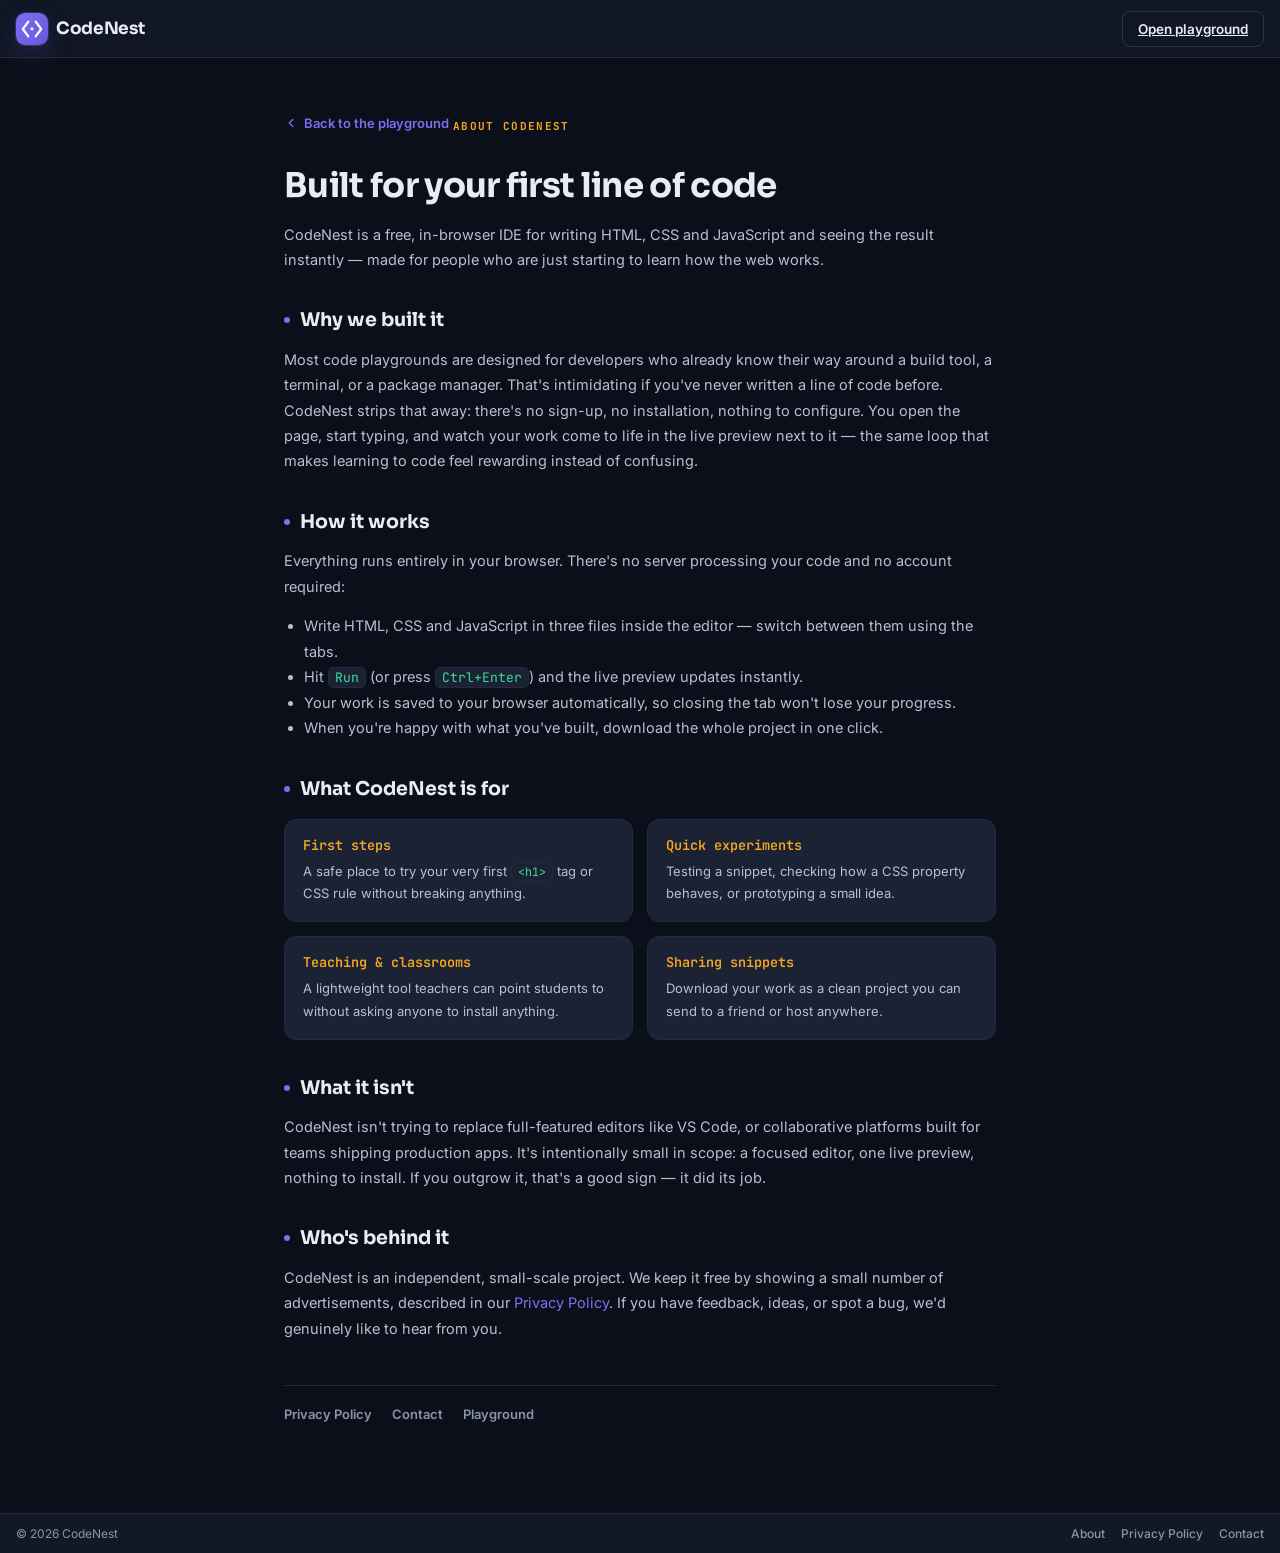
==== about.html @ 8d075d21 "Index, Contact, and all added" ====
<!DOCTYPE html>
<html lang="en">
<head>
<meta charset="UTF-8">
<meta name="viewport" content="width=device-width, initial-scale=1.0">
<title>About — CodeNest</title>
<meta name="description" content="CodeNest is a beginner-friendly in-browser IDE for learning HTML, CSS and JavaScript. Learn what it is, how it works, and why we built it.">
<meta name="theme-color" content="#0B0F1A">
<link rel="canonical" href="https://example.com/about.html">

<link rel="preconnect" href="https://fonts.googleapis.com">
<link rel="preconnect" href="https://fonts.gstatic.com" crossorigin>
<link href="https://fonts.googleapis.com/css2?family=Sora:wght@500;600;700;800&family=Inter:wght@400;500;600;700&family=JetBrains+Mono:wght@400;500;600&display=swap" rel="stylesheet">

<link rel="stylesheet" href="style.css">
</head>
<body data-theme="dark">

<a class="skip-link" href="#main">Skip to content</a>

<header class="navbar" role="banner">
  <div class="navbar__left">
    <div class="brand">
      <span class="brand__mark" aria-hidden="true">
        <svg width="22" height="22" viewBox="0 0 24 24" fill="none"><path d="M8 4L2 12L8 20" stroke="currentColor" stroke-width="2.4" stroke-linecap="round" stroke-linejoin="round"/><path d="M16 4L22 12L16 20" stroke="currentColor" stroke-width="2.4" stroke-linecap="round" stroke-linejoin="round"/><circle cx="12" cy="12" r="1.6" fill="currentColor"/></svg>
      </span>
      <span class="brand__name">CodeNest</span>
    </div>
  </div>
  <div class="navbar__right">
    <a class="btn btn--ghost" href="index.html">Open playground</a>
  </div>
</header>

<main id="main" class="legal-page">
  <a class="legal-page__back" href="index.html">
    <svg width="14" height="14" viewBox="0 0 24 24" fill="none"><path d="M15 18l-6-6 6-6" stroke="currentColor" stroke-width="2.2" stroke-linecap="round" stroke-linejoin="round"/></svg>
    Back to the playground
  </a>

  <span class="legal-page__eyebrow">About CodeNest</span>
  <h1>Built for your first line of code</h1>
  <p class="legal-page__lede">CodeNest is a free, in-browser IDE for writing HTML, CSS and JavaScript and seeing the result instantly — made for people who are just starting to learn how the web works.</p>

  <h2>Why we built it</h2>
  <p>Most code playgrounds are designed for developers who already know their way around a build tool, a terminal, or a package manager. That's intimidating if you've never written a line of code before. CodeNest strips that away: there's no sign-up, no installation, nothing to configure. You open the page, start typing, and watch your work come to life in the live preview next to it — the same loop that makes learning to code feel rewarding instead of confusing.</p>

  <h2>How it works</h2>
  <p>Everything runs entirely in your browser. There's no server processing your code and no account required:</p>
  <ul>
    <li>Write HTML, CSS and JavaScript in three files inside the editor — switch between them using the tabs.</li>
    <li>Hit <code>Run</code> (or press <code>Ctrl+Enter</code>) and the live preview updates instantly.</li>
    <li>Your work is saved to your browser automatically, so closing the tab won't lose your progress.</li>
    <li>When you're happy with what you've built, download the whole project in one click.</li>
  </ul>

  <h2>What CodeNest is for</h2>
  <div class="value-grid">
    <div class="value-card">
      <h3>First steps</h3>
      <p>A safe place to try your very first <code>&lt;h1&gt;</code> tag or CSS rule without breaking anything.</p>
    </div>
    <div class="value-card">
      <h3>Quick experiments</h3>
      <p>Testing a snippet, checking how a CSS property behaves, or prototyping a small idea.</p>
    </div>
    <div class="value-card">
      <h3>Teaching &amp; classrooms</h3>
      <p>A lightweight tool teachers can point students to without asking anyone to install anything.</p>
    </div>
    <div class="value-card">
      <h3>Sharing snippets</h3>
      <p>Download your work as a clean project you can send to a friend or host anywhere.</p>
    </div>
  </div>

  <h2>What it isn't</h2>
  <p>CodeNest isn't trying to replace full-featured editors like VS Code, or collaborative platforms built for teams shipping production apps. It's intentionally small in scope: a focused editor, one live preview, nothing to install. If you outgrow it, that's a good sign — it did its job.</p>

  <h2>Who's behind it</h2>
  <p>CodeNest is an independent, small-scale project. We keep it free by showing a small number of advertisements, described in our <a href="privacy.html">Privacy Policy</a>. If you have feedback, ideas, or spot a bug, we'd genuinely like to hear from you.</p>

  <nav class="legal-page__nav" aria-label="Legal pages">
    <a href="privacy.html">Privacy Policy</a>
    <a href="contact.html">Contact</a>
    <a href="index.html">Playground</a>
  </nav>
</main>

<footer class="site-footer">
  <span>© 2026 CodeNest</span>
  <nav aria-label="Site pages">
    <a href="about.html">About</a>
    <a href="privacy.html">Privacy Policy</a>
    <a href="contact.html">Contact</a>
  </nav>
</footer>

</body>
</html>
---- style.css ----
/* =========================================================================
   CodeNest — Design System
   Palette:  ink   #0B0F1A   surface  #121826   surface-2 #1A2233
             violet #7C6FF2  amber   #F5A623   mint(success) #3DDC97
             danger #FF6B6B  text    #E8ECF4   muted   #8B94AC
   Type: Display/UI = "Sora", Body = "Inter", Code = "JetBrains Mono"
   ========================================================================= */

* , *::before, *::after { box-sizing: border-box; }
html, body { height: 100%; }

:root{
  --ink:            #0B0F1A;
  --surface:        #121826;
  --surface-2:      #1A2233;
  --surface-3:      #212B40;
  --border:         #2A3550;
  --border-soft:    #202A40;

  --violet:         #7C6FF2;
  --violet-dim:     #6558D9;
  --amber:          #F5A623;
  --amber-dim:      #D8901A;
  --mint:           #3DDC97;
  --danger:         #FF6B6B;

  --text:           #E8ECF4;
  --text-dim:       #B7BFD4;
  --muted:          #8B94AC;
  --muted-2:        #626C87;

  --font-display:   'Sora', 'Inter', system-ui, sans-serif;
  --font-body:      'Inter', system-ui, -apple-system, sans-serif;
  --font-code:      'JetBrains Mono', 'SFMono-Regular', Consolas, monospace;

  --radius-sm:      8px;
  --radius-md:      12px;
  --radius-lg:      18px;

  --shadow-sm:      0 2px 8px rgba(4,7,15,0.35);
  --shadow-md:      0 10px 30px rgba(4,7,15,0.45);
  --shadow-glow:    0 0 0 1px rgba(124,111,242,0.25), 0 8px 24px rgba(124,111,242,0.18);

  --nav-h:          58px;
  --status-h:       32px;
  --banner-h:       90px;
  --sidebar-ad-w:   160px;

  --ease:           cubic-bezier(.22,1,.36,1);
  --t-fast:         160ms;
  --t-med:          280ms;

  --editor-font-size: 14px;
  --editor-tab-size:  4;
  --preview-width:    480px;

  color-scheme: dark;
}

body[data-theme="light"]{
  --ink:            #F3F4F8;
  --surface:        #FFFFFF;
  --surface-2:      #F5F6FA;
  --surface-3:      #EBEDF5;
  --border:         #DEE2ED;
  --border-soft:    #E6E9F2;

  --text:           #171B26;
  --text-dim:       #454C5F;
  --muted:          #6B7284;
  --muted-2:        #9099AC;

  --shadow-sm:      0 2px 8px rgba(30,34,60,0.08);
  --shadow-md:      0 12px 28px rgba(30,34,60,0.12);
  --shadow-glow:    0 0 0 1px rgba(124,111,242,0.18), 0 8px 20px rgba(124,111,242,0.12);
  color-scheme: light;
}

@media (prefers-reduced-motion: reduce){
  *, *::before, *::after{ animation-duration: 0.001ms !important; transition-duration: 0.001ms !important; }
}

body{
  margin: 0;
  background: var(--ink);
  color: var(--text);
  font-family: var(--font-body);
  min-height: 100vh;
  display: flex;
  flex-direction: column;
  overflow-x: hidden;
  transition: background var(--t-med) var(--ease), color var(--t-med) var(--ease);
}

.skip-link{
  position: absolute; left: -999px; top: 0; z-index: 999;
  background: var(--violet); color: #fff; padding: 10px 16px; border-radius: 0 0 8px 0;
}
.skip-link:focus{ left: 0; }

:focus-visible{
  outline: 2px solid var(--violet);
  outline-offset: 2px;
  border-radius: 4px;
}

/* ============================== NAVBAR ============================== */
.navbar{
  height: var(--nav-h);
  min-height: var(--nav-h);
  display: flex;
  align-items: center;
  justify-content: space-between;
  gap: 12px;
  padding: 0 16px;
  background: color-mix(in srgb, var(--surface) 88%, transparent);
  backdrop-filter: blur(14px) saturate(140%);
  -webkit-backdrop-filter: blur(14px) saturate(140%);
  border-bottom: 1px solid var(--border-soft);
  position: sticky;
  top: 0;
  z-index: 60;
}
.navbar__left, .navbar__right{ display: flex; align-items: center; gap: 8px; min-width: 0; }

.brand{ display: flex; align-items: center; gap: 8px; padding-right: 4px; }
.brand__mark{
  display: flex; align-items: center; justify-content: center;
  width: 32px; height: 32px; border-radius: 9px;
  background: linear-gradient(135deg, var(--violet), var(--violet-dim));
  color: #fff;
  box-shadow: var(--shadow-glow);
}
.brand__name{
  font-family: var(--font-display);
  font-weight: 700;
  font-size: 17px;
  letter-spacing: -0.02em;
  white-space: nowrap;
}

.project-name-wrap{
  display: flex; align-items: center; gap: 6px;
  padding: 6px 10px 6px 12px;
  margin-left: 4px;
  border-radius: var(--radius-sm);
  border: 1px solid transparent;
  transition: border-color var(--t-fast) var(--ease), background var(--t-fast) var(--ease);
  min-width: 0;
}
.project-name-wrap:hover, .project-name-wrap:focus-within{
  border-color: var(--border);
  background: var(--surface-2);
}
.project-name-input{
  background: transparent; border: none; color: var(--muted);
  font-family: var(--font-body); font-size: 13.5px; font-weight: 500;
  width: 130px; min-width: 0;
}
.project-name-input:focus{ color: var(--text); outline: none; }
.project-name-icon{ color: var(--muted-2); flex-shrink: 0; }

.divider-v{ width: 1px; height: 22px; background: var(--border); margin: 0 2px; }

.icon-btn{
  display: inline-flex; align-items: center; justify-content: center;
  width: 36px; height: 36px;
  border-radius: var(--radius-sm);
  background: transparent; border: 1px solid transparent;
  color: var(--muted); cursor: pointer;
  transition: all var(--t-fast) var(--ease);
}
.icon-btn:hover{ background: var(--surface-2); color: var(--text); border-color: var(--border-soft); }
.icon-btn--sm{ width: 28px; height: 28px; }
.icon-btn[aria-pressed="true"]{ color: var(--violet); background: color-mix(in srgb, var(--violet) 14%, transparent); }

.btn{
  display: inline-flex; align-items: center; gap: 7px;
  height: 36px; padding: 0 15px;
  border-radius: var(--radius-sm);
  border: 1px solid var(--border);
  background: var(--surface-2);
  color: var(--text);
  font-family: var(--font-body); font-weight: 600; font-size: 13.5px;
  cursor: pointer;
  transition: all var(--t-fast) var(--ease);
  white-space: nowrap;
}
.btn:hover{ background: var(--surface-3); transform: translateY(-1px); box-shadow: var(--shadow-sm); }
.btn:active{ transform: translateY(0); }

.btn--run{
  background: linear-gradient(135deg, var(--amber), var(--amber-dim));
  border-color: transparent; color: #1A1300;
  box-shadow: 0 4px 16px rgba(245,166,35,0.28);
  position: relative;
}
.btn--run:hover{ box-shadow: 0 6px 20px rgba(245,166,35,0.4); transform: translateY(-1px); }
.btn--run::after{
  content: ''; position: absolute; inset: -3px; border-radius: inherit;
  border: 1px solid rgba(245,166,35,0.4);
  opacity: 0; transition: opacity var(--t-fast) var(--ease);
}
.btn--run:focus-visible::after{ opacity: 1; }

.btn--ghost{ background: transparent; }
.btn--ghost[aria-pressed="true"]{
  background: color-mix(in srgb, var(--violet) 16%, transparent);
  border-color: var(--violet); color: var(--violet);
}
.btn--primary{
  background: linear-gradient(135deg, var(--violet), var(--violet-dim));
  border-color: transparent; color: #fff;
}

.icon-sun, .icon-moon{ display: block; }
body[data-theme="light"] .icon-sun{ display: block; }
body[data-theme="light"] .icon-moon{ display: none; }
body[data-theme="dark"] .icon-sun{ display: none; }
body[data-theme="dark"] .icon-moon{ display: block; }

.drawer-toggle{ display: none; }

/* ==============================================================
   AD SLOTS
   Currently EMPTY reserved containers — no visible placeholder
   text/pattern, since ads aren't live yet. Each keeps a fixed
   size via --banner-h / --sidebar-ad-w so that dropping an
   AdSense <ins> tag inside #adTop or #adSidebar later causes no
   layout shift. To remove a slot entirely once you decide against
   it, delete both the div in index.html AND its rule below —
   don't just hide one side, or you'll keep paying for the space
   as blank margin.
   ============================================================== */
.ad-slot{
  flex-shrink: 0;
  overflow: hidden;
}

.ad-slot--top{
  height: var(--banner-h);
  width: 100%;
}

.ad-slot--sidebar{
  width: var(--sidebar-ad-w);
  border-left: 1px solid var(--border-soft);
}

/* ============================== WORKSPACE ============================== */
.workspace{
  flex: 1;
  display: flex;
  min-height: 0;
  position: relative;
}
.drawer-backdrop{
  display: none;
  position: fixed; inset: 0; z-index: 45;
  background: rgba(4,7,15,0.55);
  backdrop-filter: blur(2px);
}

/* ------- Explorer ------- */
.explorer{
  width: 232px; flex-shrink: 0;
  background: var(--surface);
  border-right: 1px solid var(--border-soft);
  display: flex; flex-direction: column;
  transition: transform var(--t-med) var(--ease), width var(--t-med) var(--ease);
}
.explorer.collapsed{ width: 0; border-right: none; overflow: hidden; }

.explorer__header{
  display: flex; align-items: center; justify-content: space-between;
  padding: 14px 14px 10px;
  font-size: 11px; font-weight: 700; letter-spacing: 0.1em; text-transform: uppercase;
  color: var(--muted-2);
}
.explorer__header .icon-btn{ display: none; }

.explorer__tree{ flex: 1; padding: 0 8px; overflow-y: auto; }
.tree-folder{
  display: flex; align-items: center; gap: 7px;
  padding: 7px 8px; margin-bottom: 2px;
  font-size: 13px; font-weight: 600; color: var(--text-dim);
}
.tree-folder svg{ color: var(--amber); flex-shrink: 0; }

.tree-files{ list-style: none; margin: 0; padding: 0 0 0 14px; border-left: 1px solid var(--border-soft); margin-left: 10px; }
.tree-file{
  display: flex; align-items: center; gap: 9px;
  width: 100%; text-align: left;
  padding: 7px 10px; margin: 1px 0;
  border-radius: var(--radius-sm);
  background: transparent; border: none;
  color: var(--muted); font-family: var(--font-code); font-size: 12.5px;
  cursor: pointer;
  transition: all var(--t-fast) var(--ease);
}
.tree-file:hover{ background: var(--surface-2); color: var(--text-dim); }
.tree-file.active{ background: color-mix(in srgb, var(--violet) 14%, transparent); color: var(--text); font-weight: 600; }

.tree-file__dot{ width: 8px; height: 8px; border-radius: 50%; flex-shrink: 0; }
.tree-file__dot--html{ background: var(--amber); }
.tree-file__dot--css{ background: var(--violet); }
.tree-file__dot--js{ background: var(--mint); }

.explorer__footer{ padding: 10px; border-top: 1px solid var(--border-soft); }
.text-btn{
  display: flex; align-items: center; gap: 7px; width: 100%;
  background: transparent; border: none; color: var(--muted);
  font-size: 12.5px; font-weight: 600; padding: 8px 10px; border-radius: var(--radius-sm);
  cursor: pointer; transition: all var(--t-fast) var(--ease);
}
.text-btn:hover{ background: var(--surface-2); color: var(--danger); }

/* ------- Editor Panel ------- */
.editor-panel{
  flex: 1; min-width: 0;
  display: flex; flex-direction: column;
  background: var(--surface);
}

.tabs{
  display: flex; align-items: flex-end; gap: 0;
  padding: 10px 10px 0;
  background: var(--ink);
  border-bottom: 1px solid var(--border-soft);
  overflow-x: auto;
}
.tab{
  display: flex; align-items: center; gap: 8px;
  padding: 9px 16px;
  background: var(--surface-2);
  border: 1px solid var(--border-soft);
  border-bottom: none;
  border-radius: 10px 10px 0 0;
  color: var(--muted);
  font-family: var(--font-code); font-size: 12.5px;
  cursor: pointer; white-space: nowrap;
  position: relative; top: 1px;
  transition: all var(--t-fast) var(--ease);
}
.tab:hover{ color: var(--text-dim); }
.tab.active{
  background: var(--surface);
  color: var(--text);
  font-weight: 600;
  border-color: var(--border-soft);
}
.tab.active::after{
  content: ''; position: absolute; left: 10px; right: 10px; bottom: -1px; height: 2px;
  background: linear-gradient(90deg, var(--violet), var(--amber));
  border-radius: 2px;
}

.editor-surface{
  flex: 1; min-height: 0; display: flex; position: relative;
  background: var(--surface);
}

.gutter{
  width: 52px; flex-shrink: 0;
  padding: 14px 0;
  text-align: right;
  font-family: var(--font-code);
  font-size: var(--editor-font-size);
  line-height: 1.65;
  color: var(--muted-2);
  background: var(--surface);
  border-right: 1px solid var(--border-soft);
  user-select: none;
  overflow: hidden;
}
.gutter div{ padding-right: 14px; }

.code-area{ position: relative; flex: 1; min-width: 0; overflow: hidden; }

.highlight-layer, .code-input{
  margin: 0; padding: 14px 20px;
  font-family: var(--font-code);
  font-size: var(--editor-font-size);
  line-height: 1.65;
  tab-size: var(--editor-tab-size);
  white-space: pre;
  width: 100%; height: 100%;
  position: absolute; inset: 0;
  overflow: auto;
}

.highlight-layer{
  color: var(--text-dim);
  pointer-events: none;
  z-index: 1;
}
.highlight-layer code{ font-family: inherit; }

.code-input{
  background: transparent;
  color: transparent;
  caret-color: var(--text);
  border: none; resize: none;
  z-index: 2;
  white-space: pre;
}
.code-input.wrap-on, .highlight-layer.wrap-on{ white-space: pre-wrap; word-break: break-word; }

.active-line{
  position: absolute; left: 0; right: 0; height: calc(var(--editor-font-size) * 1.65);
  background: color-mix(in srgb, var(--violet) 7%, transparent);
  pointer-events: none; z-index: 0;
  transform: translateY(14px);
}

/* Syntax token colors */
.tok-tag{ color: #F5A623; }
.tok-attr{ color: #7CD6F2; }
.tok-string{ color: #3DDC97; }
.tok-comment{ color: var(--muted-2); font-style: italic; }
.tok-selector{ color: #F5A623; }
.tok-property{ color: #7CD6F2; }
.tok-value{ color: #3DDC97; }
.tok-keyword{ color: #C792EA; }
.tok-func{ color: #82AAFF; }
.tok-number{ color: #F78C6C; }
.tok-punct{ color: var(--muted); }

/* Custom scrollbars */
.explorer__tree::-webkit-scrollbar,
.highlight-layer::-webkit-scrollbar,
.code-input::-webkit-scrollbar,
.modal__body::-webkit-scrollbar{ width: 10px; height: 10px; }
.explorer__tree::-webkit-scrollbar-track,
.highlight-layer::-webkit-scrollbar-track,
.code-input::-webkit-scrollbar-track{ background: transparent; }
.explorer__tree::-webkit-scrollbar-thumb,
.highlight-layer::-webkit-scrollbar-thumb,
.code-input::-webkit-scrollbar-thumb,
.modal__body::-webkit-scrollbar-thumb{
  background: var(--border); border-radius: 8px; border: 2px solid transparent; background-clip: padding-box;
}
.explorer__tree::-webkit-scrollbar-thumb:hover,
.highlight-layer::-webkit-scrollbar-thumb:hover,
.code-input::-webkit-scrollbar-thumb:hover{ background: var(--muted-2); background-clip: padding-box; }

/* ------- Resizer ------- */
.resizer{
  width: 6px; flex-shrink: 0; cursor: col-resize;
  background: transparent; position: relative; display: none;
  z-index: 10;
}
.resizer::after{
  content: ''; position: absolute; top: 0; bottom: 0; left: 2px; width: 2px;
  background: var(--border); transition: background var(--t-fast) var(--ease);
}
.resizer:hover::after, .resizer:focus-visible::after{ background: var(--violet); }
.workspace.preview-open .resizer{ display: block; }

/* While actively dragging the resizer, the preview iframe must not
   intercept mouse events — otherwise mousemove stops reaching the
   parent document the instant the cursor crosses over the iframe,
   making the drag feel like it "freezes" then jumps. */
.workspace.resizing .preview-panel__frame-wrap{ pointer-events: none; }

/* ------- Preview Panel ------- */
.preview-panel{
  width: 0; flex-shrink: 0; overflow: hidden;
  display: flex; flex-direction: column;
  background: var(--ink);
  border-left: 1px solid var(--border-soft);
  transition: width var(--t-med) var(--ease);
}
.workspace.preview-open .preview-panel{ width: var(--preview-width); }

.preview-panel__header{
  display: flex; align-items: center; gap: 10px;
  padding: 10px 14px;
  border-bottom: 1px solid var(--border-soft);
  flex-shrink: 0;
}
.preview-panel__dots{ display: flex; gap: 5px; }
.preview-panel__dots span{ width: 9px; height: 9px; border-radius: 50%; background: var(--border); }
.preview-panel__dots span:nth-child(1){ background: #FF6B6B; }
.preview-panel__dots span:nth-child(2){ background: #F5A623; }
.preview-panel__dots span:nth-child(3){ background: #3DDC97; }
.preview-panel__title{ font-size: 12px; font-weight: 600; color: var(--muted); flex: 1; }
.preview-panel__actions{ display: flex; gap: 4px; }

.preview-panel__frame-wrap{ flex: 1; min-height: 0; background: #fff; }
#previewFrame{ width: 100%; height: 100%; border: none; display: block; }

.preview-console{
  flex-shrink: 0;
  height: 130px;
  display: flex;
  flex-direction: column;
  border-top: 1px solid var(--border-soft);
  background: var(--surface);
}
.preview-console__header{
  display: flex; align-items: center; justify-content: space-between;
  padding: 6px 12px;
  font-size: 10.5px; font-weight: 700; text-transform: uppercase; letter-spacing: 0.09em;
  color: var(--muted-2);
  border-bottom: 1px solid var(--border-soft);
  flex-shrink: 0;
}
.preview-console__body{
  flex: 1; overflow-y: auto;
  padding: 6px 12px;
  font-family: var(--font-code);
  font-size: 12px;
  line-height: 1.55;
}
.preview-console__line{
  white-space: pre-wrap; word-break: break-word;
  padding: 3px 0;
  border-bottom: 1px dashed var(--border-soft);
  color: var(--text-dim);
}
.preview-console__line:last-child{ border-bottom: none; }
.preview-console__line--warn{ color: var(--amber); }
.preview-console__line--error{ color: var(--danger); }
.preview-console__line--info{ color: var(--violet); }
.preview-console__empty{ color: var(--muted-2); font-style: italic; }

/* ============================== MOBILE PREVIEW MODAL ============================== */
.mobile-preview-modal{
  display: none;
  position: fixed; inset: 0; z-index: 200;
  background: var(--ink);
  flex-direction: column;
}
.mobile-preview-modal.open{ display: flex; }
.mobile-preview-modal__header{
  display: flex; align-items: center; justify-content: space-between;
  padding: 14px 16px; border-bottom: 1px solid var(--border-soft);
  font-weight: 700; font-family: var(--font-display);
}
#mobilePreviewFrame{ flex: 1; border: none; width: 100%; background: #fff; }

/* ============================== STATUS BAR ============================== */
.status-bar{
  height: var(--status-h); flex-shrink: 0;
  display: flex; align-items: center; justify-content: space-between;
  padding: 0 16px;
  background: var(--surface);
  border-top: 1px solid var(--border-soft);
  font-size: 11.5px; color: var(--muted);
}
.status-bar__left, .status-bar__right{ display: flex; align-items: center; gap: 10px; }
.status-sep{ color: var(--border); }
.status-chip{ display: inline-flex; align-items: center; gap: 5px; font-weight: 600; }
.status-chip--saved{ color: var(--mint); }
.status-chip--saved svg{ animation: none; }

/* ============================== MODAL ============================== */
.modal-backdrop{
  display: none;
  position: fixed; inset: 0; z-index: 100;
  align-items: center; justify-content: center;
  background: rgba(4,7,15,0.6);
  backdrop-filter: blur(4px);
  padding: 16px;
}
.modal-backdrop.open{ display: flex; animation: fadeIn var(--t-fast) var(--ease); }

.modal{
  width: 100%; max-width: 440px;
  background: var(--surface);
  border: 1px solid var(--border);
  border-radius: var(--radius-lg);
  box-shadow: var(--shadow-md);
  animation: modalIn var(--t-med) var(--ease);
  max-height: 86vh;
  display: flex; flex-direction: column;
}
@keyframes modalIn{ from{ opacity: 0; transform: translateY(10px) scale(0.98);} to{ opacity: 1; transform: translateY(0) scale(1);} }
@keyframes fadeIn{ from{ opacity: 0; } to{ opacity: 1; } }

.modal__header{
  display: flex; align-items: center; justify-content: space-between;
  padding: 18px 20px; border-bottom: 1px solid var(--border-soft);
}
.modal__header h2{ margin: 0; font-family: var(--font-display); font-size: 17px; }
.modal__body{ padding: 18px 20px; display: flex; flex-direction: column; gap: 18px; overflow-y: auto; }
.modal__footer{
  display: flex; justify-content: flex-end; gap: 10px;
  padding: 16px 20px; border-top: 1px solid var(--border-soft);
}

.setting-row{ display: flex; align-items: center; justify-content: space-between; gap: 16px; }
.setting-row label{ font-size: 13.5px; font-weight: 600; color: var(--text-dim); flex-shrink: 0; }
.setting-control{ display: flex; align-items: center; gap: 10px; flex: 1; max-width: 220px; }
.setting-value{ font-family: var(--font-code); font-size: 12px; color: var(--muted); width: 68px; text-align: right; flex-shrink: 0; }

input[type="range"]{
  -webkit-appearance: none; appearance: none;
  width: 100%; height: 4px; border-radius: 2px;
  background: var(--border-soft); outline: none;
}
input[type="range"]::-webkit-slider-thumb{
  -webkit-appearance: none; width: 16px; height: 16px; border-radius: 50%;
  background: var(--violet); cursor: pointer; border: 2px solid var(--surface);
  box-shadow: 0 0 0 1px var(--violet);
}

.select-control{
  background: var(--surface-2); color: var(--text); border: 1px solid var(--border);
  border-radius: var(--radius-sm); padding: 7px 10px; font-size: 13px; font-family: var(--font-body);
  cursor: pointer;
}

.switch{ position: relative; display: inline-block; width: 40px; height: 22px; }
.switch input{ opacity: 0; width: 0; height: 0; }
.switch__track{
  position: absolute; inset: 0; background: var(--border); border-radius: 999px;
  transition: background var(--t-fast) var(--ease); cursor: pointer;
}
.switch__thumb{
  position: absolute; top: 2px; left: 2px; width: 18px; height: 18px; border-radius: 50%;
  background: #fff; transition: transform var(--t-fast) var(--ease); box-shadow: var(--shadow-sm);
}
.switch input:checked + .switch__track{ background: var(--violet); }
.switch input:checked + .switch__track .switch__thumb{ transform: translateX(18px); }

/* ============================== TOAST ============================== */
.toast{
  position: fixed; bottom: calc(var(--status-h) + 18px); left: 50%;
  transform: translateX(-50%) translateY(20px);
  background: var(--surface-3); color: var(--text);
  border: 1px solid var(--border);
  padding: 11px 18px; border-radius: var(--radius-md);
  font-size: 13px; font-weight: 600;
  box-shadow: var(--shadow-md);
  opacity: 0; pointer-events: none;
  transition: all var(--t-med) var(--ease);
  z-index: 300;
  display: flex; align-items: center; gap: 8px;
}
.toast.show{ opacity: 1; transform: translateX(-50%) translateY(0); }

/* ============================== RESPONSIVE ============================== */
@media (max-width: 1180px){
  .ad-slot--sidebar{ display: none; }
}

@media (max-width: 900px){
  :root{ --nav-h: 54px; }
  .drawer-toggle{ display: inline-flex; }
  .brand__name{ display: none; }
  .project-name-input{ width: 90px; }
  .btn-label-full{ display: none; }
  .btn--ghost#previewToggleBtn, .btn--ghost#formatBtn{ padding: 0 12px; }

  .ad-slot--top{ height: 50px; }

  .explorer{
    position: fixed; top: var(--nav-h); bottom: 0; left: 0; z-index: 50;
    width: 260px;
    transform: translateX(-100%);
    box-shadow: var(--shadow-md);
  }
  .explorer.mobile-open{ transform: translateX(0); }
  .explorer.mobile-open ~ .drawer-backdrop{ display: block; }
  .explorer__header .icon-btn{ display: inline-flex; }

  .resizer, .preview-panel{ display: none !important; }
  .status-bar__right span:nth-child(1),
  .status-bar__right .status-sep:nth-child(2){ display: none; }
}

@media (max-width: 560px){
  .gutter{ width: 38px; }
  .highlight-layer, .code-input{ padding: 12px 14px; }
  .status-bar{ font-size: 10.5px; }
  .modal{ max-width: 92vw; }
}

/* Preview width setting sync var used above via inline style set from JS */

/* ============================== SITE FOOTER (legal pages) ============================== */
/* Add this block to the bottom of your existing style.css.
   It reuses your existing design tokens, so it will always match
   whatever theme (dark/light) and accent colors your app already uses. */
.site-footer{
  display: flex;
  align-items: center;
  justify-content: space-between;
  gap: 12px;
  flex-wrap: wrap;
  padding: 12px 16px;
  background: var(--surface);
  border-top: 1px solid var(--border-soft);
  font-size: 12px;
  color: var(--muted);
}
.site-footer nav{ display: flex; gap: 16px; }
.site-footer a{ color: var(--muted); text-decoration: none; font-weight: 500; }
.site-footer a:hover{ color: var(--violet); text-decoration: underline; }

/* ============================== LEGAL / CONTENT PAGES ============================== */
/* Shared layout for about.html, privacy.html and contact.html.
   Kept separate from the app's editor CSS above so nothing collides. */
.legal-page{
  max-width: 760px;
  margin: 0 auto;
  padding: 56px 24px 90px;
  flex: 1;
  width: 100%;
}
.legal-page__back{
  display: inline-flex;
  align-items: center;
  gap: 6px;
  font-size: 13px;
  font-weight: 600;
  color: var(--muted);
  text-decoration: none;
  margin-bottom: 32px;
  transition: color var(--t-fast) var(--ease);
}
.legal-page__back:hover{ color: var(--violet); }

.legal-page__eyebrow{
  display: inline-flex;
  align-items: center;
  gap: 6px;
  font-family: var(--font-code);
  font-size: 11px;
  letter-spacing: 0.12em;
  text-transform: uppercase;
  color: var(--amber);
  font-weight: 700;
  margin-bottom: 12px;
}
.legal-page h1{
  font-family: var(--font-display);
  font-weight: 700;
  font-size: 34px;
  letter-spacing: -0.02em;
  margin: 0 0 8px;
}
.legal-page__updated{
  font-size: 13px;
  color: var(--muted-2);
  margin-bottom: 40px;
}
.legal-page__lede{
  font-size: 17px;
  color: var(--text-dim);
  line-height: 1.65;
  margin-bottom: 8px;
}
.legal-page h2{
  font-family: var(--font-display);
  font-size: 19px;
  font-weight: 700;
  margin: 36px 0 12px;
  display: flex;
  align-items: center;
  gap: 10px;
}
.legal-page h2::before{
  content: '';
  width: 6px; height: 6px; border-radius: 50%;
  background: var(--violet);
  flex-shrink: 0;
}
.legal-page p, .legal-page li{
  color: var(--text-dim);
  line-height: 1.75;
  font-size: 14.5px;
}
.legal-page ul{ padding-left: 20px; margin: 8px 0; }
.legal-page a{ color: var(--violet); text-decoration: none; border-bottom: 1px solid transparent; }
.legal-page a:hover{ border-bottom-color: var(--violet); }
.legal-page code{
  font-family: var(--font-code);
  font-size: 0.9em;
  background: var(--surface-2);
  border: 1px solid var(--border-soft);
  border-radius: 5px;
  padding: 1px 6px;
  color: var(--mint);
}

.value-grid{
  display: grid;
  grid-template-columns: 1fr 1fr;
  gap: 14px;
  margin: 18px 0 8px;
}
.value-card{
  background: var(--surface-2);
  border: 1px solid var(--border-soft);
  border-radius: var(--radius-md);
  padding: 16px 18px;
  transition: border-color var(--t-fast) var(--ease), transform var(--t-fast) var(--ease);
}
.value-card:hover{ border-color: var(--violet); transform: translateY(-2px); }
.value-card h3{
  font-family: var(--font-code);
  font-size: 13.5px;
  font-weight: 600;
  color: var(--amber);
  margin: 0 0 6px;
}
.value-card p{ font-size: 13px; margin: 0; }

.legal-page__nav{
  display: flex;
  gap: 20px;
  margin-top: 44px;
  padding-top: 20px;
  border-top: 1px solid var(--border-soft);
  font-size: 13px;
  font-weight: 600;
}
.legal-page__nav a{ color: var(--muted); }
.legal-page__nav a:hover{ color: var(--violet); }

/* ---- Contact form ---- */
.contact-card{
  background: var(--surface);
  border: 1px solid var(--border);
  border-radius: var(--radius-lg);
  padding: 24px;
  margin-top: 24px;
  box-shadow: var(--shadow-sm);
}
.contact-field{ display: flex; flex-direction: column; gap: 6px; margin-bottom: 16px; }
.contact-field label{ font-size: 13px; font-weight: 600; color: var(--text-dim); }
.contact-field input, .contact-field textarea{
  background: var(--surface-2);
  border: 1px solid var(--border);
  border-radius: var(--radius-sm);
  padding: 10px 12px;
  font-size: 14px;
  color: var(--text);
  font-family: var(--font-body);
}
.contact-field input:focus, .contact-field textarea:focus{ outline: none; border-color: var(--violet); }
.contact-field textarea{ resize: vertical; min-height: 120px; font-family: var(--font-code); font-size: 13px; }
.contact-submit{
  width: 100%;
  height: 42px;
  border-radius: var(--radius-sm);
  border: none;
  background: linear-gradient(135deg, var(--violet), var(--violet-dim));
  color: #fff;
  font-family: var(--font-body);
  font-weight: 700;
  font-size: 14px;
  cursor: pointer;
  transition: transform var(--t-fast) var(--ease), box-shadow var(--t-fast) var(--ease);
}
.contact-submit:hover{ transform: translateY(-1px); box-shadow: var(--shadow-glow); }
.contact-alt{ margin-top: 26px; font-size: 13.5px; color: var(--muted); }
.contact-alt a{ color: var(--violet); font-weight: 600; text-decoration: none; }
.contact-alt a:hover{ text-decoration: underline; }

@media (max-width: 560px){
  .value-grid{ grid-template-columns: 1fr; }
  .legal-page{ padding: 40px 18px 70px; }
  .legal-page h1{ font-size: 27px; }
}
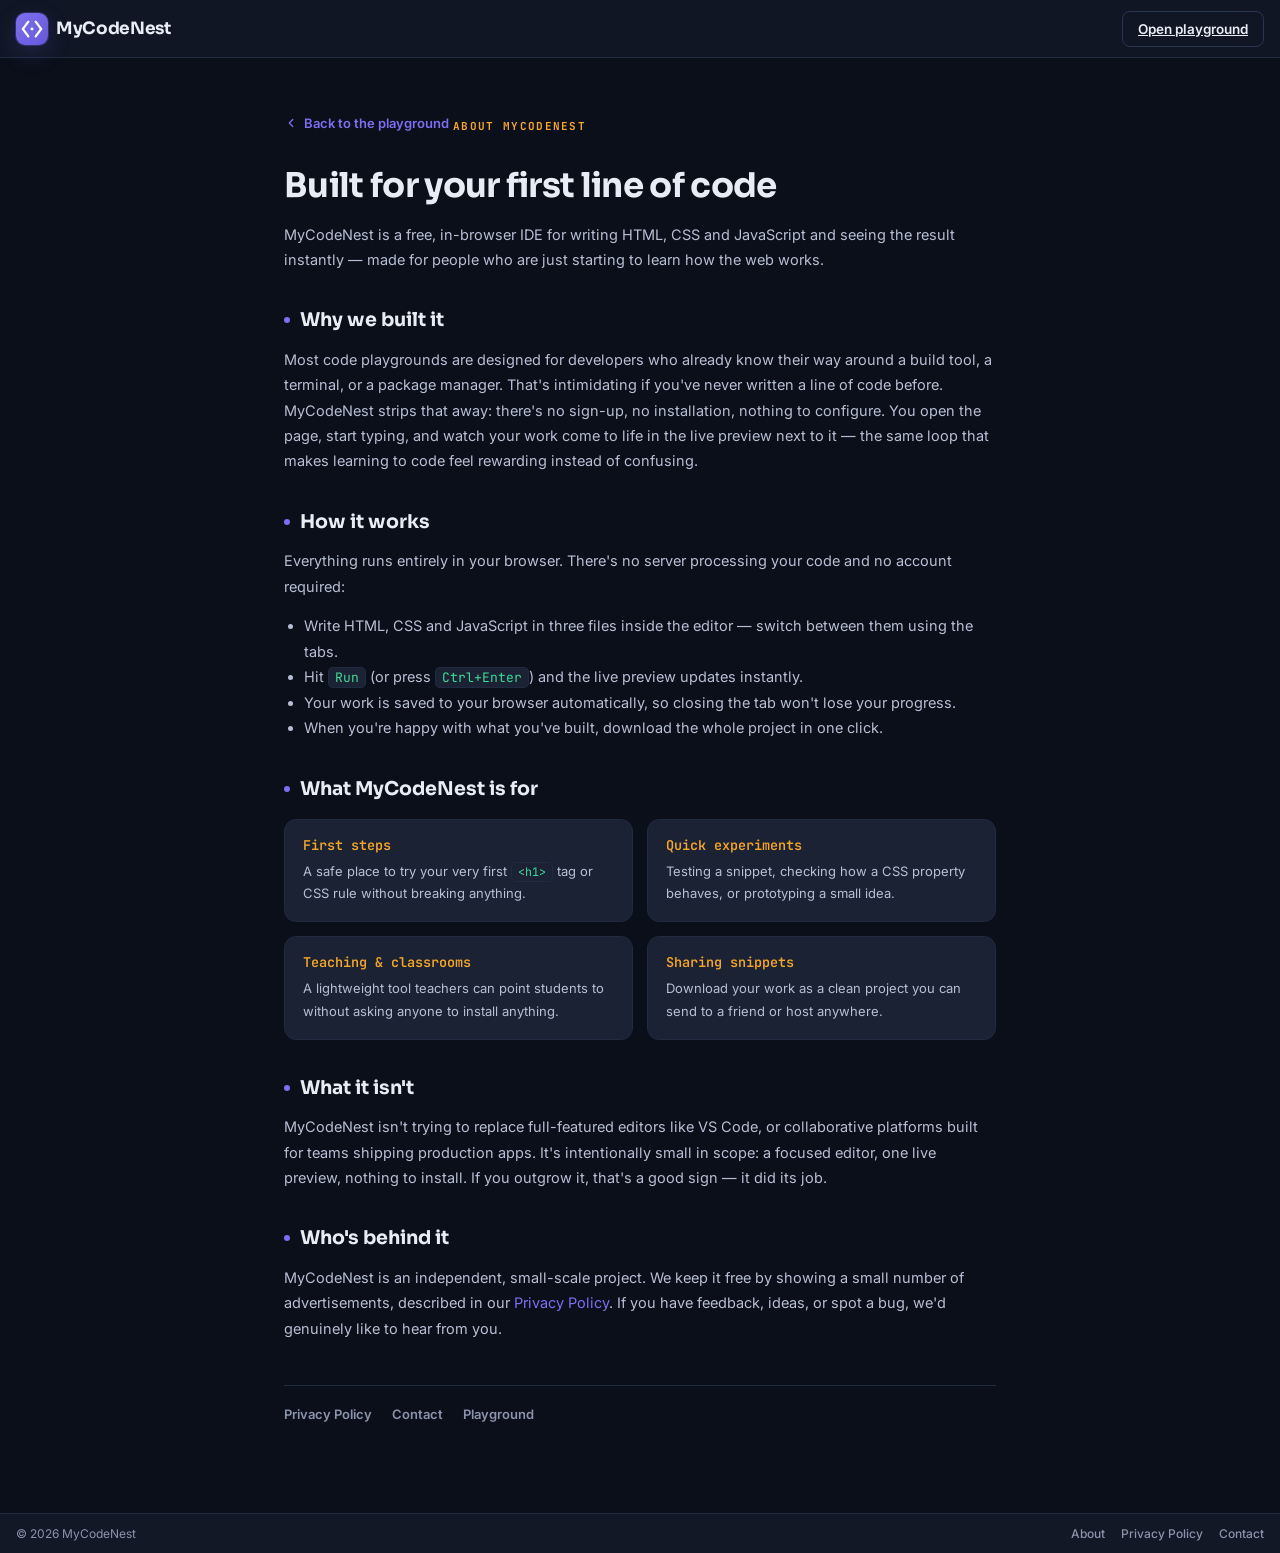
==== commit ae2be273: "Update CodeNest to MyCodeNest" ====
--- a/about.html
+++ b/about.html
@@ -3,8 +3,8 @@
 <head>
 <meta charset="UTF-8">
 <meta name="viewport" content="width=device-width, initial-scale=1.0">
-<title>About — CodeNest</title>
-<meta name="description" content="CodeNest is a beginner-friendly in-browser IDE for learning HTML, CSS and JavaScript. Learn what it is, how it works, and why we built it.">
+<title>About — MyCodeNest</title>
+<meta name="description" content="MyCodeNest is a beginner-friendly in-browser IDE for learning HTML, CSS and JavaScript. Learn what it is, how it works, and why we built it.">
 <meta name="theme-color" content="#0B0F1A">
 <link rel="canonical" href="https://example.com/about.html">
 
@@ -24,7 +24,7 @@
       <span class="brand__mark" aria-hidden="true">
         <svg width="22" height="22" viewBox="0 0 24 24" fill="none"><path d="M8 4L2 12L8 20" stroke="currentColor" stroke-width="2.4" stroke-linecap="round" stroke-linejoin="round"/><path d="M16 4L22 12L16 20" stroke="currentColor" stroke-width="2.4" stroke-linecap="round" stroke-linejoin="round"/><circle cx="12" cy="12" r="1.6" fill="currentColor"/></svg>
       </span>
-      <span class="brand__name">CodeNest</span>
+      <span class="brand__name">MyCodeNest</span>
     </div>
   </div>
   <div class="navbar__right">
@@ -38,12 +38,12 @@
     Back to the playground
   </a>
 
-  <span class="legal-page__eyebrow">About CodeNest</span>
+  <span class="legal-page__eyebrow">About MyCodeNest</span>
   <h1>Built for your first line of code</h1>
-  <p class="legal-page__lede">CodeNest is a free, in-browser IDE for writing HTML, CSS and JavaScript and seeing the result instantly — made for people who are just starting to learn how the web works.</p>
+  <p class="legal-page__lede">MyCodeNest is a free, in-browser IDE for writing HTML, CSS and JavaScript and seeing the result instantly — made for people who are just starting to learn how the web works.</p>
 
   <h2>Why we built it</h2>
-  <p>Most code playgrounds are designed for developers who already know their way around a build tool, a terminal, or a package manager. That's intimidating if you've never written a line of code before. CodeNest strips that away: there's no sign-up, no installation, nothing to configure. You open the page, start typing, and watch your work come to life in the live preview next to it — the same loop that makes learning to code feel rewarding instead of confusing.</p>
+  <p>Most code playgrounds are designed for developers who already know their way around a build tool, a terminal, or a package manager. That's intimidating if you've never written a line of code before. MyCodeNest strips that away: there's no sign-up, no installation, nothing to configure. You open the page, start typing, and watch your work come to life in the live preview next to it — the same loop that makes learning to code feel rewarding instead of confusing.</p>
 
   <h2>How it works</h2>
   <p>Everything runs entirely in your browser. There's no server processing your code and no account required:</p>
@@ -54,7 +54,7 @@
     <li>When you're happy with what you've built, download the whole project in one click.</li>
   </ul>
 
-  <h2>What CodeNest is for</h2>
+  <h2>What MyCodeNest is for</h2>
   <div class="value-grid">
     <div class="value-card">
       <h3>First steps</h3>
@@ -75,10 +75,10 @@
   </div>
 
   <h2>What it isn't</h2>
-  <p>CodeNest isn't trying to replace full-featured editors like VS Code, or collaborative platforms built for teams shipping production apps. It's intentionally small in scope: a focused editor, one live preview, nothing to install. If you outgrow it, that's a good sign — it did its job.</p>
+  <p>MyCodeNest isn't trying to replace full-featured editors like VS Code, or collaborative platforms built for teams shipping production apps. It's intentionally small in scope: a focused editor, one live preview, nothing to install. If you outgrow it, that's a good sign — it did its job.</p>
 
   <h2>Who's behind it</h2>
-  <p>CodeNest is an independent, small-scale project. We keep it free by showing a small number of advertisements, described in our <a href="privacy.html">Privacy Policy</a>. If you have feedback, ideas, or spot a bug, we'd genuinely like to hear from you.</p>
+  <p>MyCodeNest is an independent, small-scale project. We keep it free by showing a small number of advertisements, described in our <a href="privacy.html">Privacy Policy</a>. If you have feedback, ideas, or spot a bug, we'd genuinely like to hear from you.</p>
 
   <nav class="legal-page__nav" aria-label="Legal pages">
     <a href="privacy.html">Privacy Policy</a>
@@ -88,7 +88,7 @@
 </main>
 
 <footer class="site-footer">
-  <span>© 2026 CodeNest</span>
+  <span>© 2026 MyCodeNest</span>
   <nav aria-label="Site pages">
     <a href="about.html">About</a>
     <a href="privacy.html">Privacy Policy</a>
--- a/style.css
+++ b/style.css
@@ -1,5 +1,5 @@
 /* =========================================================================
-   CodeNest — Design System
+   MyCodeNest — Design System
    Palette:  ink   #0B0F1A   surface  #121826   surface-2 #1A2233
              violet #7C6FF2  amber   #F5A623   mint(success) #3DDC97
              danger #FF6B6B  text    #E8ECF4   muted   #8B94AC
